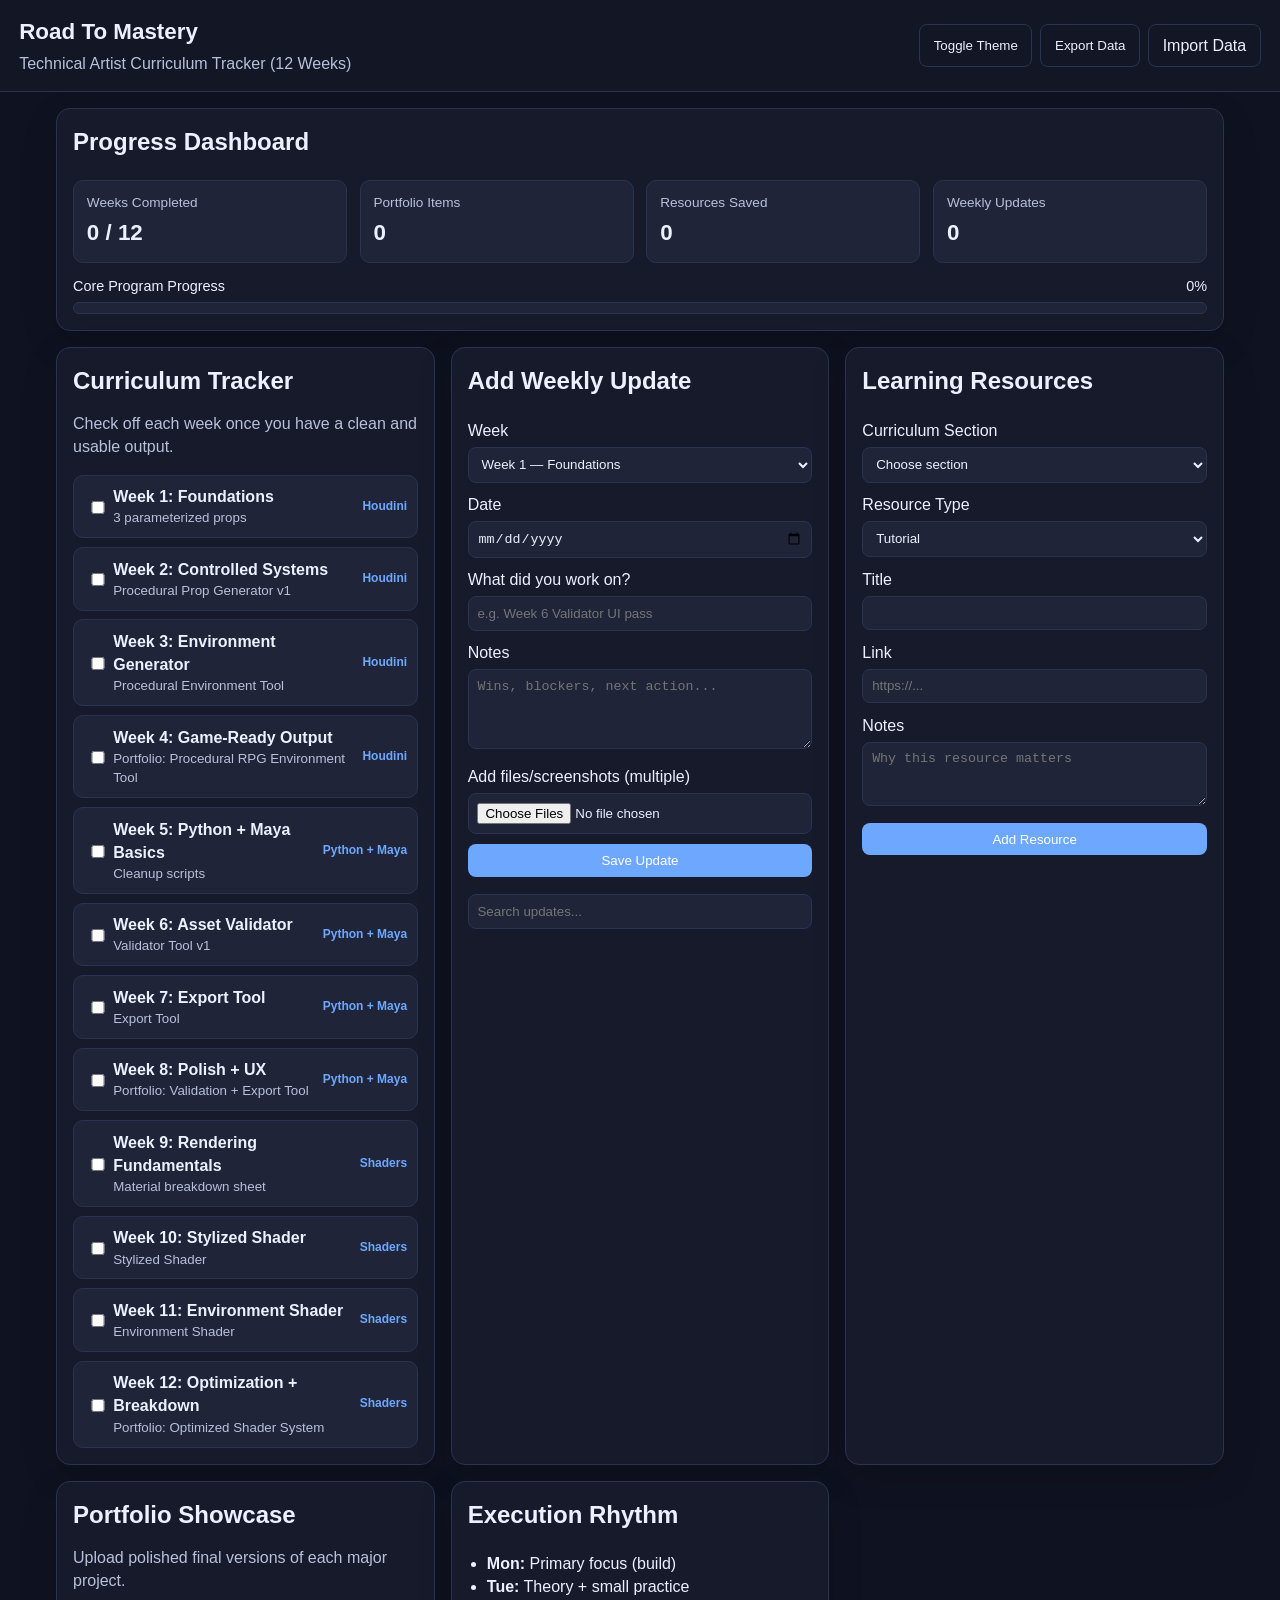
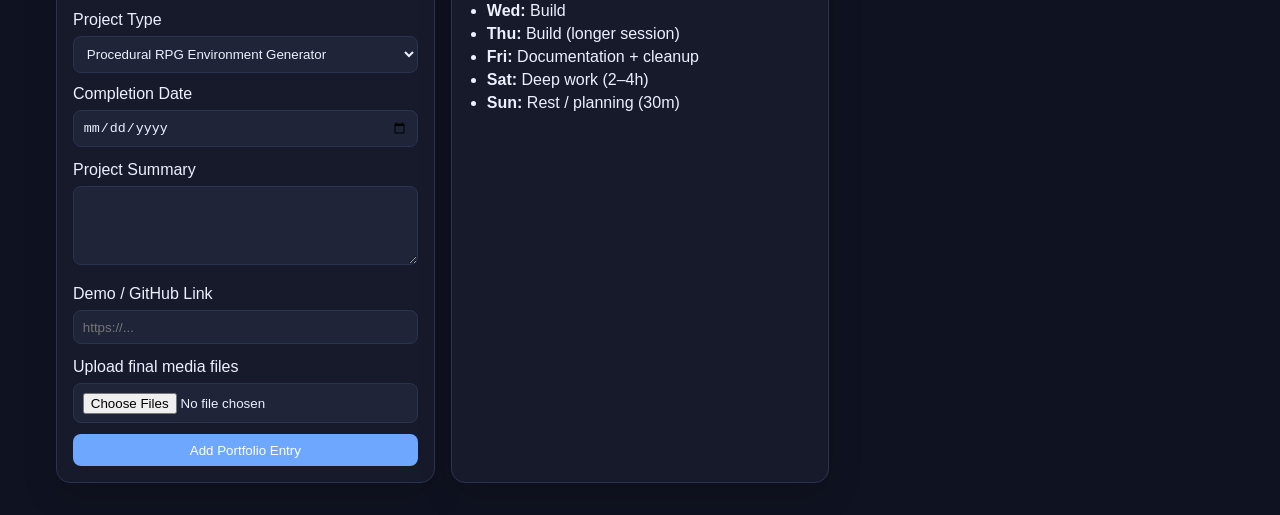
==== index.html @ 811a6695 "Add environment-friendly local serve script and run docs" ====
<!DOCTYPE html>
<html lang="en">
  <head>
    <meta charset="UTF-8" />
    <meta name="viewport" content="width=device-width, initial-scale=1.0" />
    <title>Road To Mastery</title>
    <link rel="stylesheet" href="styles.css" />
  </head>
  <body>
    <header class="topbar">
      <div>
        <h1>Road To Mastery</h1>
        <p class="subtitle">Technical Artist Curriculum Tracker (12 Weeks)</p>
      </div>
      <div class="topbar-actions">
        <button id="toggleThemeBtn" class="secondary">Toggle Theme</button>
        <button id="exportDataBtn" class="secondary">Export Data</button>
        <label class="file-btn secondary" for="importDataInput">Import Data</label>
        <input id="importDataInput" type="file" accept="application/json" hidden />
      </div>
    </header>

    <main class="layout">
      <section class="card dashboard">
        <h2>Progress Dashboard</h2>
        <div class="stats-grid">
          <article>
            <p class="label">Weeks Completed</p>
            <p id="weeksCompletedStat" class="value">0 / 12</p>
          </article>
          <article>
            <p class="label">Portfolio Items</p>
            <p id="portfolioCountStat" class="value">0</p>
          </article>
          <article>
            <p class="label">Resources Saved</p>
            <p id="resourceCountStat" class="value">0</p>
          </article>
          <article>
            <p class="label">Weekly Updates</p>
            <p id="updatesCountStat" class="value">0</p>
          </article>
        </div>
        <div class="progress-wrap">
          <div class="progress-label-row">
            <span>Core Program Progress</span>
            <span id="programProgressLabel">0%</span>
          </div>
          <div class="progress-bar">
            <div id="programProgressBar"></div>
          </div>
        </div>
      </section>

      <section class="card">
        <h2>Curriculum Tracker</h2>
        <p class="muted">Check off each week once you have a clean and usable output.</p>
        <div id="curriculumList" class="curriculum-list"></div>
      </section>

      <section class="card">
        <h2>Add Weekly Update</h2>
        <form id="weeklyUpdateForm" class="stack">
          <div class="grid-2">
            <label>
              Week
              <select id="updateWeek" required></select>
            </label>
            <label>
              Date
              <input id="updateDate" type="date" required />
            </label>
          </div>
          <label>
            What did you work on?
            <input id="updateTitle" type="text" placeholder="e.g. Week 6 Validator UI pass" required />
          </label>
          <label>
            Notes
            <textarea id="updateNotes" rows="4" placeholder="Wins, blockers, next action..." required></textarea>
          </label>
          <label>
            Add files/screenshots (multiple)
            <input id="updateFiles" type="file" multiple accept="image/*,.pdf,.txt,.md,.zip,.fbx,.hip,.ma,.mb,.blend" />
          </label>
          <button type="submit">Save Update</button>
        </form>
        <div class="toolbar-row">
          <input id="updateSearch" type="search" placeholder="Search updates..." />
        </div>
        <div id="updatesList" class="stack"></div>
      </section>

      <section class="card">
        <h2>Learning Resources</h2>
        <form id="resourceForm" class="stack">
          <div class="grid-2">
            <label>
              Curriculum Section
              <select id="resourceSection" required>
                <option value="">Choose section</option>
                <option>Phase 1 — Houdini (Weeks 1–4)</option>
                <option>Phase 2 — Python Tools (Weeks 5–8)</option>
                <option>Phase 3 — Shaders (Weeks 9–12)</option>
                <option>Portfolio Assembly</option>
                <option>Integrated Case Study (Optional)</option>
              </select>
            </label>
            <label>
              Resource Type
              <select id="resourceType" required>
                <option>Tutorial</option>
                <option>Documentation</option>
                <option>Course</option>
                <option>Video</option>
                <option>Article</option>
                <option>Reference File</option>
              </select>
            </label>
          </div>
          <label>
            Title
            <input id="resourceTitle" type="text" required />
          </label>
          <label>
            Link
            <input id="resourceLink" type="url" placeholder="https://..." />
          </label>
          <label>
            Notes
            <textarea id="resourceNotes" rows="3" placeholder="Why this resource matters"></textarea>
          </label>
          <button type="submit">Add Resource</button>
        </form>
        <div id="resourcesList" class="stack"></div>
      </section>

      <section class="card">
        <h2>Portfolio Showcase</h2>
        <p class="muted">Upload polished final versions of each major project.</p>
        <form id="portfolioForm" class="stack">
          <div class="grid-2">
            <label>
              Project Type
              <select id="portfolioType" required>
                <option>Procedural RPG Environment Generator</option>
                <option>Artist Asset Validation and Export Tool</option>
                <option>Optimized Stylized Material System</option>
                <option>Integrated Technical Art Case Study (Optional)</option>
              </select>
            </label>
            <label>
              Completion Date
              <input id="portfolioDate" type="date" required />
            </label>
          </div>
          <label>
            Project Summary
            <textarea id="portfolioSummary" rows="4" required></textarea>
          </label>
          <label>
            Demo / GitHub Link
            <input id="portfolioLink" type="url" placeholder="https://..." />
          </label>
          <label>
            Upload final media files
            <input id="portfolioFiles" type="file" multiple accept="image/*,.pdf,.zip,.mp4,.mov,.webm" />
          </label>
          <button type="submit">Add Portfolio Entry</button>
        </form>
        <div id="portfolioList" class="stack portfolio-grid"></div>
      </section>

      <section class="card">
        <h2>Execution Rhythm</h2>
        <ul class="rhythm-list">
          <li><strong>Mon:</strong> Primary focus (build)</li>
          <li><strong>Tue:</strong> Theory + small practice</li>
          <li><strong>Wed:</strong> Build</li>
          <li><strong>Thu:</strong> Build (longer session)</li>
          <li><strong>Fri:</strong> Documentation + cleanup</li>
          <li><strong>Sat:</strong> Deep work (2–4h)</li>
          <li><strong>Sun:</strong> Rest / planning (30m)</li>
        </ul>
      </section>
    </main>

    <template id="filePreviewTemplate">
      <div class="file-chip">
        <img alt="Preview" hidden />
        <span class="filename"></span>
      </div>
    </template>

    <script src="app.js"></script>
  </body>
</html>
---- styles.css ----
:root {
  --bg: #0f1220;
  --surface: #171a2b;
  --surface-2: #1f2438;
  --text: #ecf0ff;
  --muted: #b9c0dc;
  --accent: #6ea8fe;
  --good: #57d08a;
  --border: #2a3352;
}

:root.light {
  --bg: #f2f5ff;
  --surface: #ffffff;
  --surface-2: #f8faff;
  --text: #18213f;
  --muted: #4b5a88;
  --accent: #315ce5;
  --good: #0d9254;
  --border: #dbe3ff;
}

* { box-sizing: border-box; }
body {
  margin: 0;
  font-family: Inter, Segoe UI, Roboto, sans-serif;
  background: var(--bg);
  color: var(--text);
  line-height: 1.45;
}

.topbar {
  position: sticky;
  top: 0;
  z-index: 20;
  display: flex;
  justify-content: space-between;
  gap: 1rem;
  align-items: center;
  padding: 1rem 1.2rem;
  background: color-mix(in oklab, var(--surface) 92%, black);
  border-bottom: 1px solid var(--border);
}

h1 { margin: 0; font-size: 1.4rem; }
h2 { margin-top: 0; }
.subtitle { margin: 0.2rem 0 0; color: var(--muted); }

.layout {
  max-width: 1200px;
  margin: 1rem auto 2rem;
  padding: 0 1rem;
  display: grid;
  gap: 1rem;
  grid-template-columns: repeat(auto-fit, minmax(320px, 1fr));
}

.card {
  background: var(--surface);
  border: 1px solid var(--border);
  border-radius: 14px;
  padding: 1rem;
  box-shadow: 0 12px 35px rgb(0 0 0 / 15%);
}

.dashboard { grid-column: 1 / -1; }

.stats-grid {
  display: grid;
  grid-template-columns: repeat(auto-fit, minmax(180px, 1fr));
  gap: 0.8rem;
}

.stats-grid article {
  background: var(--surface-2);
  border: 1px solid var(--border);
  border-radius: 10px;
  padding: 0.8rem;
}

.label { margin: 0; font-size: 0.85rem; color: var(--muted); }
.value { margin: 0.25rem 0 0; font-size: 1.4rem; font-weight: 700; }

.progress-wrap { margin-top: 0.8rem; }
.progress-label-row {
  display: flex;
  justify-content: space-between;
  margin-bottom: 0.3rem;
  font-size: 0.9rem;
}
.progress-bar {
  height: 12px;
  background: var(--surface-2);
  border-radius: 999px;
  border: 1px solid var(--border);
  overflow: hidden;
}
.progress-bar div {
  height: 100%;
  width: 0;
  background: linear-gradient(90deg, var(--accent), var(--good));
}

button, .file-btn {
  background: var(--accent);
  color: white;
  border: none;
  border-radius: 8px;
  padding: 0.55rem 0.85rem;
  cursor: pointer;
}
button.secondary, .file-btn.secondary {
  background: transparent;
  color: var(--text);
  border: 1px solid var(--border);
}

input, textarea, select {
  width: 100%;
  margin-top: 0.3rem;
  padding: 0.55rem;
  border-radius: 8px;
  border: 1px solid var(--border);
  background: var(--surface-2);
  color: var(--text);
}

.stack { display: grid; gap: 0.65rem; }
.grid-2 {
  display: grid;
  grid-template-columns: repeat(auto-fit, minmax(180px, 1fr));
  gap: 0.6rem;
}

.muted { color: var(--muted); margin-top: -0.4rem; }

.curriculum-list {
  display: grid;
  gap: 0.55rem;
}
.curriculum-item {
  display: grid;
  grid-template-columns: auto 1fr auto;
  align-items: center;
  gap: 0.6rem;
  background: var(--surface-2);
  border: 1px solid var(--border);
  border-radius: 10px;
  padding: 0.6rem;
}
.curriculum-item small { color: var(--muted); display: block; }
.phase-tag {
  font-size: 0.75rem;
  color: var(--accent);
  font-weight: 700;
}

.update-card, .resource-card, .portfolio-card {
  background: var(--surface-2);
  border: 1px solid var(--border);
  border-radius: 10px;
  padding: 0.75rem;
}

.file-row {
  display: flex;
  flex-wrap: wrap;
  gap: 0.5rem;
}
.file-chip {
  display: inline-flex;
  align-items: center;
  gap: 0.4rem;
  border: 1px solid var(--border);
  border-radius: 8px;
  padding: 0.25rem 0.45rem;
}
.file-chip img {
  width: 44px;
  height: 44px;
  object-fit: cover;
  border-radius: 5px;
  border: 1px solid var(--border);
}

.toolbar-row { margin: 0.8rem 0; }

.portfolio-grid { grid-template-columns: repeat(auto-fit, minmax(250px, 1fr)); }
.portfolio-card img {
  width: 100%;
  max-height: 180px;
  object-fit: cover;
  border-radius: 8px;
  border: 1px solid var(--border);
}

.row-between { display: flex; justify-content: space-between; gap: 0.5rem; align-items: center; }
.small { font-size: 0.85rem; color: var(--muted); }
.topbar-actions { display: flex; flex-wrap: wrap; gap: 0.5rem; }
.rhythm-list { margin: 0; padding-left: 1.2rem; }

@media (max-width: 720px) {
  .topbar { position: static; }
}
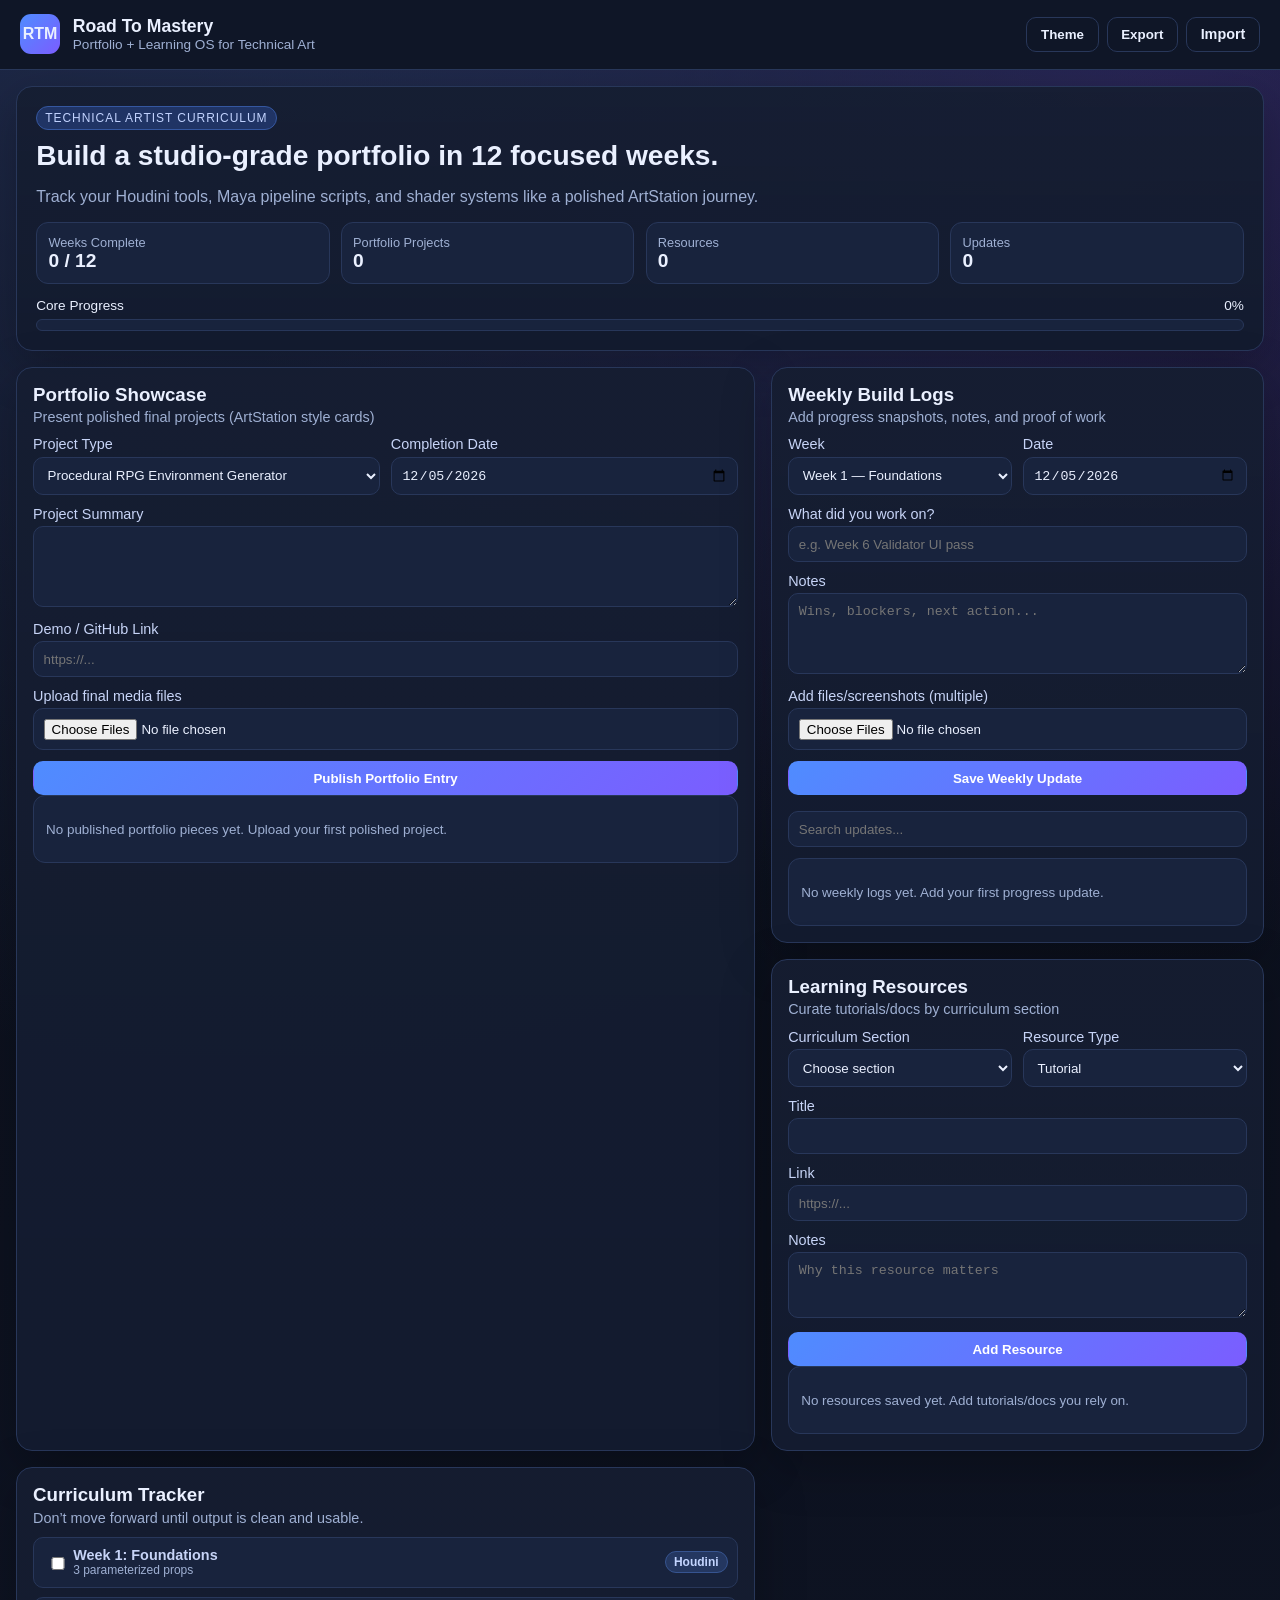
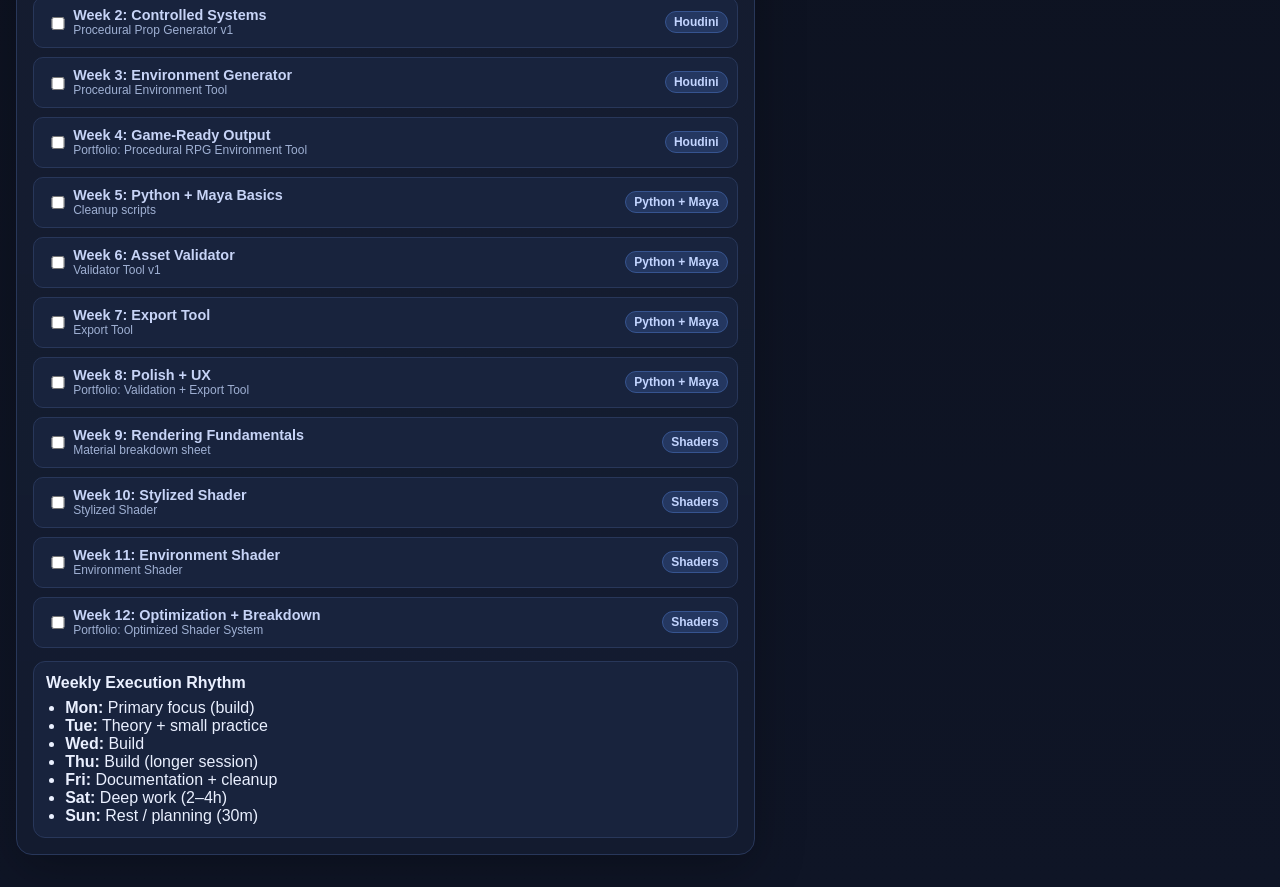
==== commit 9297cc81: "Redesign UI to portfolio-style ArtStation-inspired layout" ====
--- a/index.html
+++ b/index.html
@@ -8,180 +8,144 @@
   </head>
   <body>
     <header class="topbar">
-      <div>
-        <h1>Road To Mastery</h1>
-        <p class="subtitle">Technical Artist Curriculum Tracker (12 Weeks)</p>
+      <div class="brand">
+        <span class="brand-mark">RTM</span>
+        <div>
+          <h1>Road To Mastery</h1>
+          <p>Portfolio + Learning OS for Technical Art</p>
+        </div>
       </div>
       <div class="topbar-actions">
-        <button id="toggleThemeBtn" class="secondary">Toggle Theme</button>
-        <button id="exportDataBtn" class="secondary">Export Data</button>
-        <label class="file-btn secondary" for="importDataInput">Import Data</label>
+        <button id="toggleThemeBtn" class="secondary">Theme</button>
+        <button id="exportDataBtn" class="secondary">Export</button>
+        <label class="file-btn secondary" for="importDataInput">Import</label>
         <input id="importDataInput" type="file" accept="application/json" hidden />
       </div>
     </header>
 
-    <main class="layout">
-      <section class="card dashboard">
-        <h2>Progress Dashboard</h2>
-        <div class="stats-grid">
+    <main class="page">
+      <section class="hero card">
+        <div>
+          <p class="eyebrow">Technical Artist Curriculum</p>
+          <h2>Build a studio-grade portfolio in 12 focused weeks.</h2>
+          <p class="muted">Track your Houdini tools, Maya pipeline scripts, and shader systems like a polished ArtStation journey.</p>
+        </div>
+        <div class="hero-stats">
           <article>
-            <p class="label">Weeks Completed</p>
-            <p id="weeksCompletedStat" class="value">0 / 12</p>
+            <span>Weeks Complete</span>
+            <strong id="weeksCompletedStat">0 / 12</strong>
           </article>
           <article>
-            <p class="label">Portfolio Items</p>
-            <p id="portfolioCountStat" class="value">0</p>
+            <span>Portfolio Projects</span>
+            <strong id="portfolioCountStat">0</strong>
           </article>
           <article>
-            <p class="label">Resources Saved</p>
-            <p id="resourceCountStat" class="value">0</p>
+            <span>Resources</span>
+            <strong id="resourceCountStat">0</strong>
           </article>
           <article>
-            <p class="label">Weekly Updates</p>
-            <p id="updatesCountStat" class="value">0</p>
+            <span>Updates</span>
+            <strong id="updatesCountStat">0</strong>
           </article>
         </div>
         <div class="progress-wrap">
           <div class="progress-label-row">
-            <span>Core Program Progress</span>
+            <span>Core Progress</span>
             <span id="programProgressLabel">0%</span>
           </div>
-          <div class="progress-bar">
-            <div id="programProgressBar"></div>
-          </div>
+          <div class="progress-bar"><div id="programProgressBar"></div></div>
         </div>
       </section>
 
-      <section class="card">
-        <h2>Curriculum Tracker</h2>
-        <p class="muted">Check off each week once you have a clean and usable output.</p>
-        <div id="curriculumList" class="curriculum-list"></div>
-      </section>
+      <section class="workspace-grid">
+        <section class="card panel panel-lg">
+          <div class="panel-head">
+            <h3>Portfolio Showcase</h3>
+            <p>Present polished final projects (ArtStation style cards)</p>
+          </div>
+          <form id="portfolioForm" class="stack">
+            <div class="grid-2">
+              <label>Project Type<select id="portfolioType" required>
+                <option>Procedural RPG Environment Generator</option>
+                <option>Artist Asset Validation and Export Tool</option>
+                <option>Optimized Stylized Material System</option>
+                <option>Integrated Technical Art Case Study (Optional)</option>
+              </select></label>
+              <label>Completion Date<input id="portfolioDate" type="date" required /></label>
+            </div>
+            <label>Project Summary<textarea id="portfolioSummary" rows="4" required></textarea></label>
+            <label>Demo / GitHub Link<input id="portfolioLink" type="url" placeholder="https://..." /></label>
+            <label>Upload final media files<input id="portfolioFiles" type="file" multiple accept="image/*,.pdf,.zip,.mp4,.mov,.webm" /></label>
+            <button type="submit">Publish Portfolio Entry</button>
+          </form>
+          <div id="portfolioList" class="stack portfolio-grid"></div>
+        </section>
 
-      <section class="card">
-        <h2>Add Weekly Update</h2>
-        <form id="weeklyUpdateForm" class="stack">
-          <div class="grid-2">
-            <label>
-              Week
-              <select id="updateWeek" required></select>
-            </label>
-            <label>
-              Date
-              <input id="updateDate" type="date" required />
-            </label>
+        <section class="card panel">
+          <div class="panel-head">
+            <h3>Weekly Build Logs</h3>
+            <p>Add progress snapshots, notes, and proof of work</p>
           </div>
-          <label>
-            What did you work on?
-            <input id="updateTitle" type="text" placeholder="e.g. Week 6 Validator UI pass" required />
-          </label>
-          <label>
-            Notes
-            <textarea id="updateNotes" rows="4" placeholder="Wins, blockers, next action..." required></textarea>
-          </label>
-          <label>
-            Add files/screenshots (multiple)
-            <input id="updateFiles" type="file" multiple accept="image/*,.pdf,.txt,.md,.zip,.fbx,.hip,.ma,.mb,.blend" />
-          </label>
-          <button type="submit">Save Update</button>
-        </form>
-        <div class="toolbar-row">
-          <input id="updateSearch" type="search" placeholder="Search updates..." />
-        </div>
-        <div id="updatesList" class="stack"></div>
-      </section>
+          <form id="weeklyUpdateForm" class="stack">
+            <div class="grid-2">
+              <label>Week<select id="updateWeek" required></select></label>
+              <label>Date<input id="updateDate" type="date" required /></label>
+            </div>
+            <label>What did you work on?<input id="updateTitle" type="text" placeholder="e.g. Week 6 Validator UI pass" required /></label>
+            <label>Notes<textarea id="updateNotes" rows="4" placeholder="Wins, blockers, next action..." required></textarea></label>
+            <label>Add files/screenshots (multiple)<input id="updateFiles" type="file" multiple accept="image/*,.pdf,.txt,.md,.zip,.fbx,.hip,.ma,.mb,.blend" /></label>
+            <button type="submit">Save Weekly Update</button>
+          </form>
+          <div class="toolbar-row"><input id="updateSearch" type="search" placeholder="Search updates..." /></div>
+          <div id="updatesList" class="stack"></div>
+        </section>
 
-      <section class="card">
-        <h2>Learning Resources</h2>
-        <form id="resourceForm" class="stack">
-          <div class="grid-2">
-            <label>
-              Curriculum Section
-              <select id="resourceSection" required>
+        <section class="card panel">
+          <div class="panel-head">
+            <h3>Learning Resources</h3>
+            <p>Curate tutorials/docs by curriculum section</p>
+          </div>
+          <form id="resourceForm" class="stack">
+            <div class="grid-2">
+              <label>Curriculum Section<select id="resourceSection" required>
                 <option value="">Choose section</option>
                 <option>Phase 1 — Houdini (Weeks 1–4)</option>
                 <option>Phase 2 — Python Tools (Weeks 5–8)</option>
                 <option>Phase 3 — Shaders (Weeks 9–12)</option>
                 <option>Portfolio Assembly</option>
                 <option>Integrated Case Study (Optional)</option>
-              </select>
-            </label>
-            <label>
-              Resource Type
-              <select id="resourceType" required>
-                <option>Tutorial</option>
-                <option>Documentation</option>
-                <option>Course</option>
-                <option>Video</option>
-                <option>Article</option>
-                <option>Reference File</option>
-              </select>
-            </label>
+              </select></label>
+              <label>Resource Type<select id="resourceType" required>
+                <option>Tutorial</option><option>Documentation</option><option>Course</option><option>Video</option><option>Article</option><option>Reference File</option>
+              </select></label>
+            </div>
+            <label>Title<input id="resourceTitle" type="text" required /></label>
+            <label>Link<input id="resourceLink" type="url" placeholder="https://..." /></label>
+            <label>Notes<textarea id="resourceNotes" rows="3" placeholder="Why this resource matters"></textarea></label>
+            <button type="submit">Add Resource</button>
+          </form>
+          <div id="resourcesList" class="stack"></div>
+        </section>
+
+        <section class="card panel">
+          <div class="panel-head">
+            <h3>Curriculum Tracker</h3>
+            <p>Don’t move forward until output is clean and usable.</p>
           </div>
-          <label>
-            Title
-            <input id="resourceTitle" type="text" required />
-          </label>
-          <label>
-            Link
-            <input id="resourceLink" type="url" placeholder="https://..." />
-          </label>
-          <label>
-            Notes
-            <textarea id="resourceNotes" rows="3" placeholder="Why this resource matters"></textarea>
-          </label>
-          <button type="submit">Add Resource</button>
-        </form>
-        <div id="resourcesList" class="stack"></div>
-      </section>
-
-      <section class="card">
-        <h2>Portfolio Showcase</h2>
-        <p class="muted">Upload polished final versions of each major project.</p>
-        <form id="portfolioForm" class="stack">
-          <div class="grid-2">
-            <label>
-              Project Type
-              <select id="portfolioType" required>
-                <option>Procedural RPG Environment Generator</option>
-                <option>Artist Asset Validation and Export Tool</option>
-                <option>Optimized Stylized Material System</option>
-                <option>Integrated Technical Art Case Study (Optional)</option>
-              </select>
-            </label>
-            <label>
-              Completion Date
-              <input id="portfolioDate" type="date" required />
-            </label>
+          <div id="curriculumList" class="curriculum-list"></div>
+          <div class="execution card-lite">
+            <h4>Weekly Execution Rhythm</h4>
+            <ul class="rhythm-list">
+              <li><strong>Mon:</strong> Primary focus (build)</li>
+              <li><strong>Tue:</strong> Theory + small practice</li>
+              <li><strong>Wed:</strong> Build</li>
+              <li><strong>Thu:</strong> Build (longer session)</li>
+              <li><strong>Fri:</strong> Documentation + cleanup</li>
+              <li><strong>Sat:</strong> Deep work (2–4h)</li>
+              <li><strong>Sun:</strong> Rest / planning (30m)</li>
+            </ul>
           </div>
-          <label>
-            Project Summary
-            <textarea id="portfolioSummary" rows="4" required></textarea>
-          </label>
-          <label>
-            Demo / GitHub Link
-            <input id="portfolioLink" type="url" placeholder="https://..." />
-          </label>
-          <label>
-            Upload final media files
-            <input id="portfolioFiles" type="file" multiple accept="image/*,.pdf,.zip,.mp4,.mov,.webm" />
-          </label>
-          <button type="submit">Add Portfolio Entry</button>
-        </form>
-        <div id="portfolioList" class="stack portfolio-grid"></div>
-      </section>
-
-      <section class="card">
-        <h2>Execution Rhythm</h2>
-        <ul class="rhythm-list">
-          <li><strong>Mon:</strong> Primary focus (build)</li>
-          <li><strong>Tue:</strong> Theory + small practice</li>
-          <li><strong>Wed:</strong> Build</li>
-          <li><strong>Thu:</strong> Build (longer session)</li>
-          <li><strong>Fri:</strong> Documentation + cleanup</li>
-          <li><strong>Sat:</strong> Deep work (2–4h)</li>
-          <li><strong>Sun:</strong> Rest / planning (30m)</li>
-        </ul>
+        </section>
       </section>
     </main>
 
--- a/styles.css
+++ b/styles.css
@@ -1,204 +1,230 @@
 :root {
-  --bg: #0f1220;
-  --surface: #171a2b;
-  --surface-2: #1f2438;
-  --text: #ecf0ff;
-  --muted: #b9c0dc;
-  --accent: #6ea8fe;
-  --good: #57d08a;
-  --border: #2a3352;
+  --bg: #0b0f1a;
+  --bg-2: #0f1526;
+  --surface: #131b2f;
+  --surface-2: #18233d;
+  --text: #eaf0ff;
+  --muted: #9fb0d3;
+  --border: #28375a;
+  --accent: #4f8cff;
+  --accent-2: #7b5dff;
 }
 
 :root.light {
-  --bg: #f2f5ff;
+  --bg: #eff3ff;
+  --bg-2: #e7ecff;
   --surface: #ffffff;
-  --surface-2: #f8faff;
-  --text: #18213f;
-  --muted: #4b5a88;
-  --accent: #315ce5;
-  --good: #0d9254;
-  --border: #dbe3ff;
+  --surface-2: #f7f9ff;
+  --text: #101b3b;
+  --muted: #52608c;
+  --border: #d9e2ff;
+  --accent: #345de5;
+  --accent-2: #7246ee;
 }
 
 * { box-sizing: border-box; }
 body {
   margin: 0;
   font-family: Inter, Segoe UI, Roboto, sans-serif;
-  background: var(--bg);
   color: var(--text);
-  line-height: 1.45;
+  background: radial-gradient(circle at 20% -10%, #243157 0%, transparent 45%),
+              radial-gradient(circle at 90% 0%, #2b2257 0%, transparent 35%),
+              linear-gradient(180deg, var(--bg), var(--bg-2));
 }
 
 .topbar {
   position: sticky;
   top: 0;
-  z-index: 20;
+  z-index: 50;
   display: flex;
   justify-content: space-between;
+  align-items: center;
   gap: 1rem;
-  align-items: center;
-  padding: 1rem 1.2rem;
-  background: color-mix(in oklab, var(--surface) 92%, black);
+  padding: 0.9rem 1.25rem;
+  background: color-mix(in oklab, var(--surface) 90%, black);
   border-bottom: 1px solid var(--border);
-}
-
-h1 { margin: 0; font-size: 1.4rem; }
-h2 { margin-top: 0; }
-.subtitle { margin: 0.2rem 0 0; color: var(--muted); }
-
-.layout {
-  max-width: 1200px;
-  margin: 1rem auto 2rem;
-  padding: 0 1rem;
-  display: grid;
-  gap: 1rem;
-  grid-template-columns: repeat(auto-fit, minmax(320px, 1fr));
-}
-
+  backdrop-filter: blur(10px);
+}
+
+.brand { display: flex; align-items: center; gap: 0.8rem; }
+.brand h1 { margin: 0; font-size: 1.1rem; }
+.brand p { margin: 0; color: var(--muted); font-size: 0.85rem; }
+.brand-mark {
+  display: grid;
+  place-items: center;
+  width: 40px;
+  height: 40px;
+  border-radius: 11px;
+  font-weight: 700;
+  background: linear-gradient(135deg, var(--accent), var(--accent-2));
+}
+
+.page { max-width: 1320px; margin: 1rem auto 2rem; padding: 0 1rem; }
 .card {
-  background: var(--surface);
-  border: 1px solid var(--border);
-  border-radius: 14px;
-  padding: 1rem;
-  box-shadow: 0 12px 35px rgb(0 0 0 / 15%);
-}
-
-.dashboard { grid-column: 1 / -1; }
-
-.stats-grid {
-  display: grid;
-  grid-template-columns: repeat(auto-fit, minmax(180px, 1fr));
-  gap: 0.8rem;
-}
-
-.stats-grid article {
-  background: var(--surface-2);
-  border: 1px solid var(--border);
-  border-radius: 10px;
-  padding: 0.8rem;
-}
-
-.label { margin: 0; font-size: 0.85rem; color: var(--muted); }
-.value { margin: 0.25rem 0 0; font-size: 1.4rem; font-weight: 700; }
-
-.progress-wrap { margin-top: 0.8rem; }
+  background: linear-gradient(180deg, color-mix(in oklab, var(--surface) 92%, white 1%), var(--surface));
+  border: 1px solid var(--border);
+  border-radius: 16px;
+  box-shadow: 0 14px 50px rgb(0 0 0 / 25%);
+}
+
+.hero { padding: 1.2rem; margin-bottom: 1rem; }
+.eyebrow {
+  display: inline-block;
+  margin: 0;
+  font-size: 0.75rem;
+  letter-spacing: 0.08em;
+  text-transform: uppercase;
+  color: #c2d3ff;
+  background: #203465;
+  border: 1px solid #3557a0;
+  padding: 0.25rem 0.5rem;
+  border-radius: 999px;
+}
+.hero h2 { margin: 0.65rem 0 0.35rem; font-size: clamp(1.4rem, 2.2vw, 2rem); }
+.muted { color: var(--muted); }
+
+.hero-stats {
+  margin-top: 1rem;
+  display: grid;
+  grid-template-columns: repeat(auto-fit, minmax(140px, 1fr));
+  gap: 0.7rem;
+}
+.hero-stats article {
+  background: var(--surface-2);
+  border: 1px solid var(--border);
+  border-radius: 12px;
+  padding: 0.7rem;
+}
+.hero-stats span { display: block; font-size: 0.8rem; color: var(--muted); }
+.hero-stats strong { font-size: 1.2rem; }
+
+.progress-wrap { margin-top: 0.9rem; }
 .progress-label-row {
   display: flex;
   justify-content: space-between;
-  margin-bottom: 0.3rem;
-  font-size: 0.9rem;
+  font-size: 0.85rem;
+  margin-bottom: 0.35rem;
 }
 .progress-bar {
   height: 12px;
+  border: 1px solid var(--border);
   background: var(--surface-2);
   border-radius: 999px;
-  border: 1px solid var(--border);
   overflow: hidden;
 }
 .progress-bar div {
+  width: 0;
   height: 100%;
-  width: 0;
-  background: linear-gradient(90deg, var(--accent), var(--good));
+  background: linear-gradient(90deg, var(--accent), var(--accent-2));
+}
+
+.workspace-grid {
+  display: grid;
+  gap: 1rem;
+  grid-template-columns: 1.2fr 0.8fr;
+}
+.panel { padding: 1rem; }
+.panel-lg { grid-row: span 2; }
+.panel-head h3 { margin: 0; }
+.panel-head p { margin: 0.2rem 0 0.7rem; color: var(--muted); font-size: 0.9rem; }
+
+.stack { display: grid; gap: 0.65rem; }
+.grid-2 { display: grid; gap: 0.65rem; grid-template-columns: repeat(auto-fit, minmax(180px, 1fr)); }
+
+label { font-size: 0.9rem; color: #c7d4f7; }
+input, textarea, select {
+  width: 100%;
+  margin-top: 0.28rem;
+  border: 1px solid var(--border);
+  border-radius: 10px;
+  background: var(--surface-2);
+  color: var(--text);
+  padding: 0.6rem;
 }
 
 button, .file-btn {
-  background: var(--accent);
-  color: white;
-  border: none;
-  border-radius: 8px;
+  border: 1px solid transparent;
+  border-radius: 10px;
   padding: 0.55rem 0.85rem;
   cursor: pointer;
+  background: linear-gradient(135deg, var(--accent), var(--accent-2));
+  color: white;
+  font-weight: 600;
 }
 button.secondary, .file-btn.secondary {
   background: transparent;
+  border-color: var(--border);
   color: var(--text);
-  border: 1px solid var(--border);
-}
-
-input, textarea, select {
-  width: 100%;
-  margin-top: 0.3rem;
-  padding: 0.55rem;
-  border-radius: 8px;
-  border: 1px solid var(--border);
-  background: var(--surface-2);
-  color: var(--text);
-}
-
-.stack { display: grid; gap: 0.65rem; }
-.grid-2 {
-  display: grid;
-  grid-template-columns: repeat(auto-fit, minmax(180px, 1fr));
+}
+.topbar-actions { display: flex; gap: 0.5rem; flex-wrap: wrap; }
+
+.curriculum-list { display: grid; gap: 0.55rem; }
+.curriculum-item {
+  display: grid;
+  grid-template-columns: auto 1fr auto;
   gap: 0.6rem;
-}
-
-.muted { color: var(--muted); margin-top: -0.4rem; }
-
-.curriculum-list {
-  display: grid;
-  gap: 0.55rem;
-}
-.curriculum-item {
-  display: grid;
-  grid-template-columns: auto 1fr auto;
   align-items: center;
-  gap: 0.6rem;
-  background: var(--surface-2);
   border: 1px solid var(--border);
   border-radius: 10px;
   padding: 0.6rem;
-}
-.curriculum-item small { color: var(--muted); display: block; }
+  background: var(--surface-2);
+}
+.curriculum-item small { display: block; color: var(--muted); }
 .phase-tag {
   font-size: 0.75rem;
-  color: var(--accent);
   font-weight: 700;
-}
-
-.update-card, .resource-card, .portfolio-card {
-  background: var(--surface-2);
-  border: 1px solid var(--border);
-  border-radius: 10px;
+  color: #c3d5ff;
+  background: #243760;
+  border: 1px solid #365490;
+  border-radius: 999px;
+  padding: 0.2rem 0.5rem;
+}
+
+.update-card, .resource-card, .portfolio-card, .card-lite {
+  background: var(--surface-2);
+  border: 1px solid var(--border);
+  border-radius: 12px;
   padding: 0.75rem;
 }
-
-.file-row {
-  display: flex;
-  flex-wrap: wrap;
-  gap: 0.5rem;
-}
+.row-between { display: flex; justify-content: space-between; gap: 0.5rem; align-items: center; }
+.small { color: var(--muted); font-size: 0.84rem; }
+.toolbar-row { margin: 0.7rem 0; }
+
+.portfolio-grid { display: grid; grid-template-columns: repeat(auto-fit, minmax(250px, 1fr)); gap: 0.7rem; }
+.portfolio-card img {
+  width: 100%;
+  max-height: 185px;
+  object-fit: cover;
+  border-radius: 9px;
+  border: 1px solid var(--border);
+}
+
+.file-row { display: flex; flex-wrap: wrap; gap: 0.45rem; }
 .file-chip {
   display: inline-flex;
   align-items: center;
-  gap: 0.4rem;
+  gap: 0.35rem;
   border: 1px solid var(--border);
   border-radius: 8px;
-  padding: 0.25rem 0.45rem;
+  padding: 0.25rem 0.4rem;
 }
 .file-chip img {
-  width: 44px;
-  height: 44px;
+  width: 38px;
+  height: 38px;
   object-fit: cover;
-  border-radius: 5px;
-  border: 1px solid var(--border);
-}
-
-.toolbar-row { margin: 0.8rem 0; }
-
-.portfolio-grid { grid-template-columns: repeat(auto-fit, minmax(250px, 1fr)); }
-.portfolio-card img {
-  width: 100%;
-  max-height: 180px;
-  object-fit: cover;
-  border-radius: 8px;
-  border: 1px solid var(--border);
-}
-
-.row-between { display: flex; justify-content: space-between; gap: 0.5rem; align-items: center; }
-.small { font-size: 0.85rem; color: var(--muted); }
-.topbar-actions { display: flex; flex-wrap: wrap; gap: 0.5rem; }
+  border-radius: 6px;
+  border: 1px solid var(--border);
+}
+
+.execution { margin-top: 0.8rem; }
+.execution h4 { margin: 0 0 0.45rem; }
 .rhythm-list { margin: 0; padding-left: 1.2rem; }
 
-@media (max-width: 720px) {
+@media (max-width: 1050px) {
+  .workspace-grid { grid-template-columns: 1fr; }
+  .panel-lg { grid-row: auto; }
+}
+
+@media (max-width: 740px) {
   .topbar { position: static; }
 }
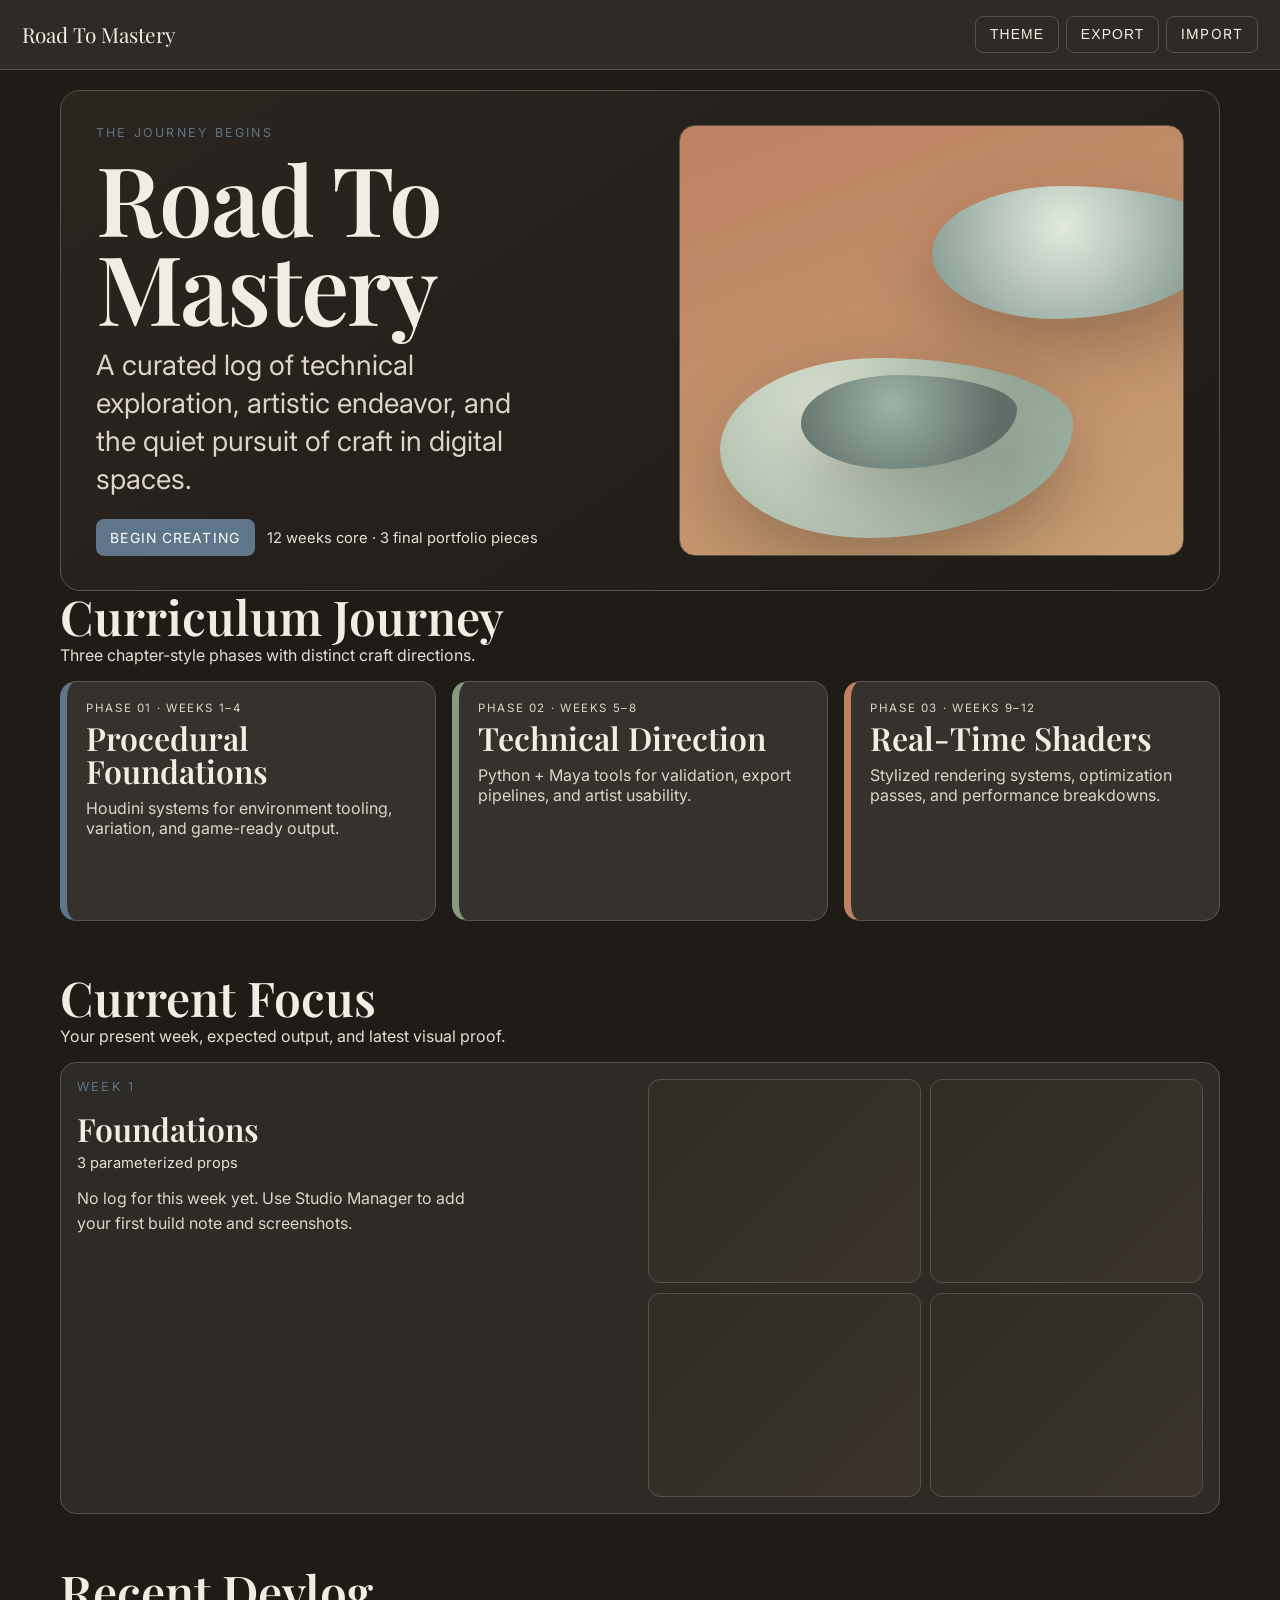
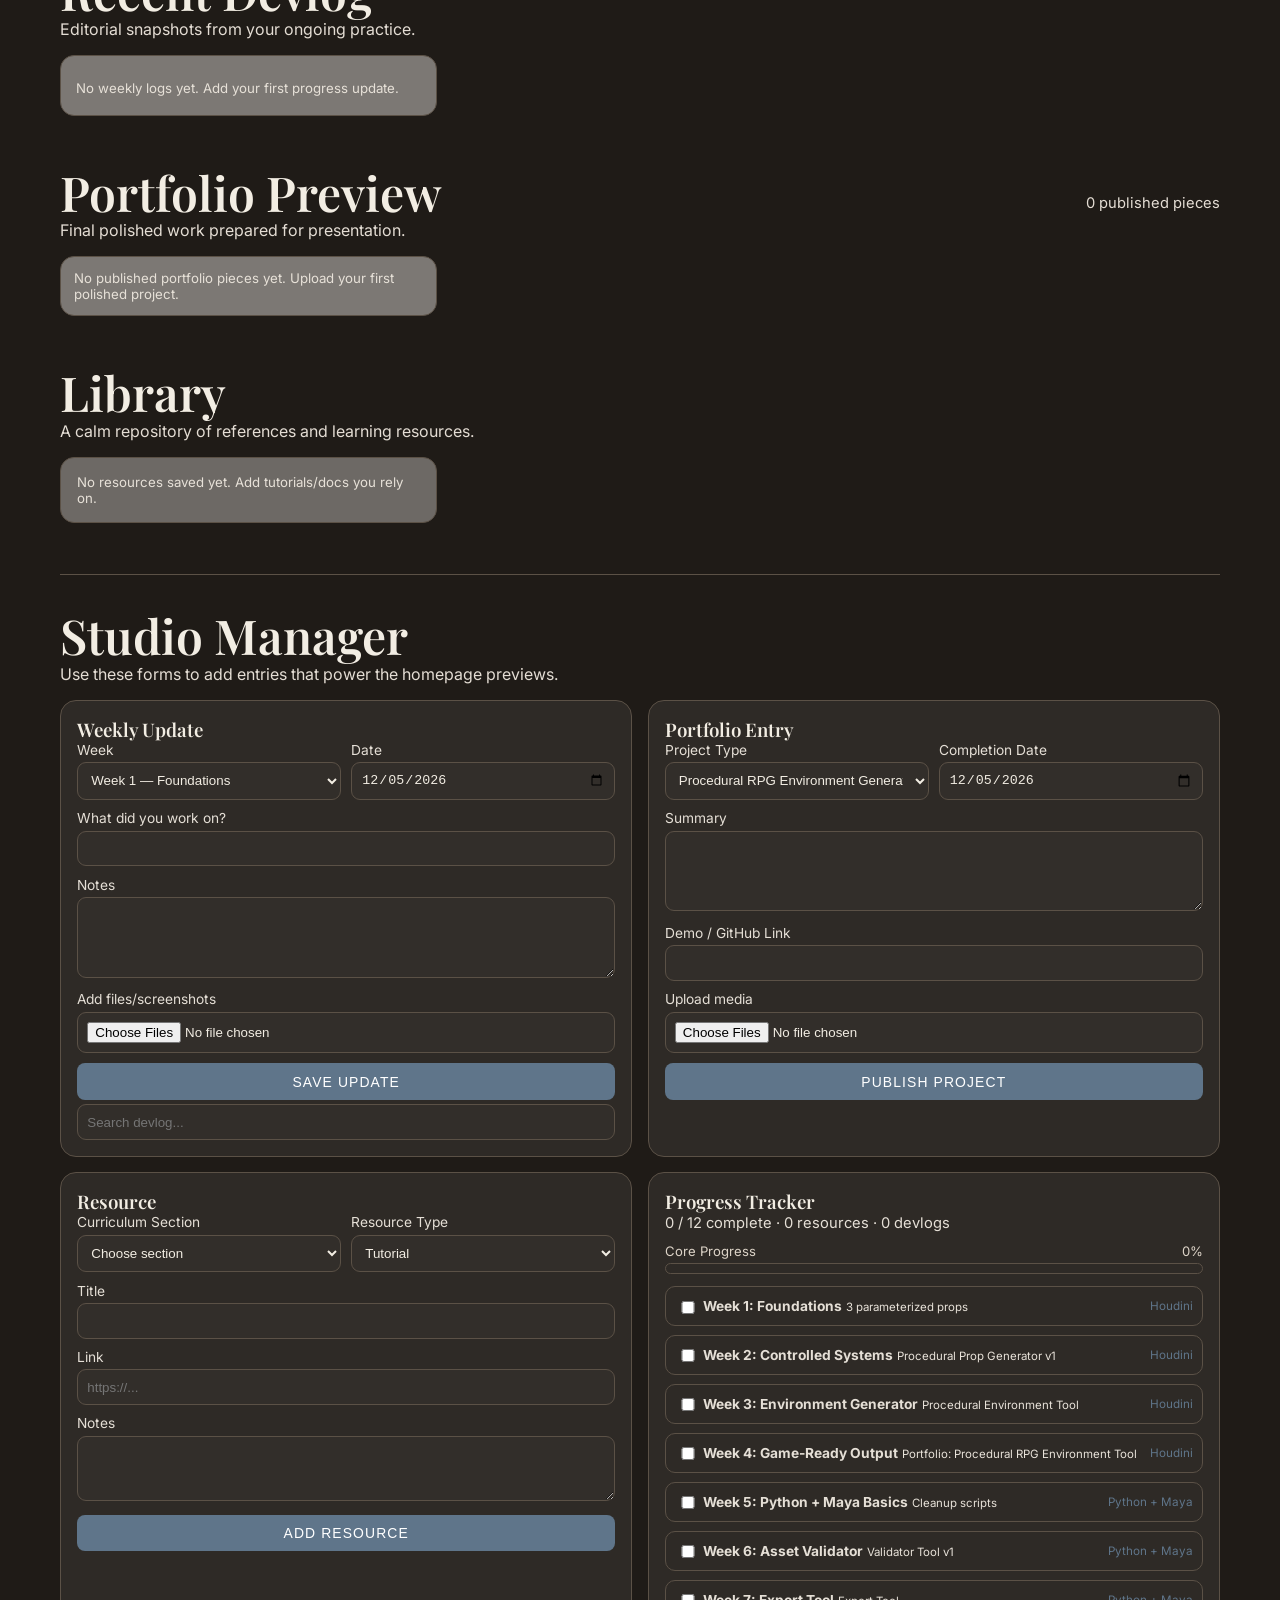
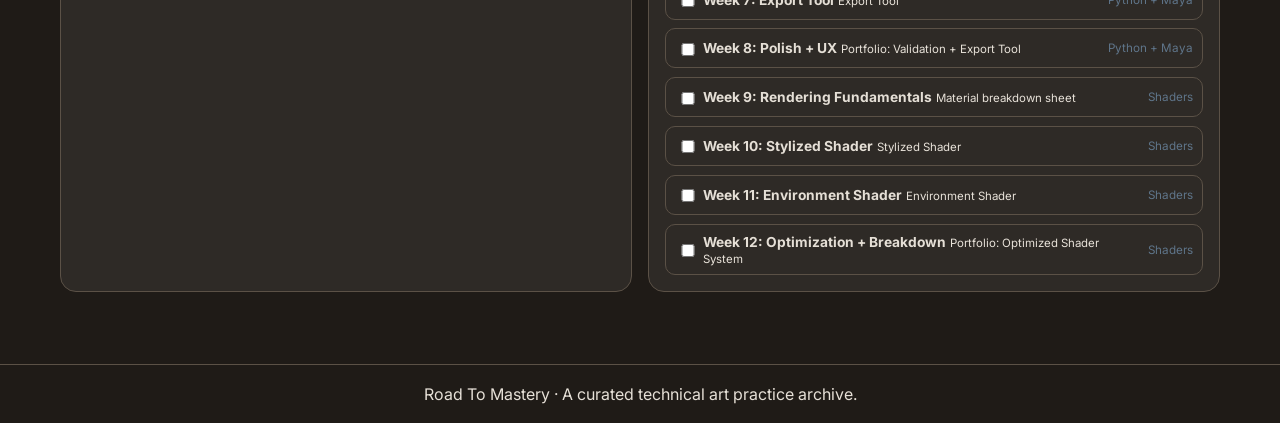
==== commit 159cfae4: "Apply warm editorial redesign with chaptered homepage" ====
--- a/index.html
+++ b/index.html
@@ -4,17 +4,14 @@
     <meta charset="UTF-8" />
     <meta name="viewport" content="width=device-width, initial-scale=1.0" />
     <title>Road To Mastery</title>
+    <link rel="preconnect" href="https://fonts.googleapis.com" />
+    <link rel="preconnect" href="https://fonts.gstatic.com" crossorigin />
+    <link href="https://fonts.googleapis.com/css2?family=Inter:wght@400;500;600&family=Playfair+Display:wght@500;600;700&display=swap" rel="stylesheet" />
     <link rel="stylesheet" href="styles.css" />
   </head>
   <body>
     <header class="topbar">
-      <div class="brand">
-        <span class="brand-mark">RTM</span>
-        <div>
-          <h1>Road To Mastery</h1>
-          <p>Portfolio + Learning OS for Technical Art</p>
-        </div>
-      </div>
+      <div class="wordmark">Road To Mastery</div>
       <div class="topbar-actions">
         <button id="toggleThemeBtn" class="secondary">Theme</button>
         <button id="exportDataBtn" class="secondary">Export</button>
@@ -23,131 +20,169 @@
       </div>
     </header>
 
-    <main class="page">
-      <section class="hero card">
-        <div>
-          <p class="eyebrow">Technical Artist Curriculum</p>
-          <h2>Build a studio-grade portfolio in 12 focused weeks.</h2>
-          <p class="muted">Track your Houdini tools, Maya pipeline scripts, and shader systems like a polished ArtStation journey.</p>
+    <main>
+      <section class="hero">
+        <div class="hero-copy">
+          <p class="eyebrow">The journey begins</p>
+          <h1>Road To Mastery</h1>
+          <p class="lede">A curated log of technical exploration, artistic endeavor, and the quiet pursuit of craft in digital spaces.</p>
+          <div class="hero-cta-row">
+            <a href="#studioManager" class="btn">Begin Creating</a>
+            <p class="meta">12 weeks core · 3 final portfolio pieces</p>
+          </div>
         </div>
-        <div class="hero-stats">
-          <article>
-            <span>Weeks Complete</span>
-            <strong id="weeksCompletedStat">0 / 12</strong>
-          </article>
-          <article>
-            <span>Portfolio Projects</span>
-            <strong id="portfolioCountStat">0</strong>
-          </article>
-          <article>
-            <span>Resources</span>
-            <strong id="resourceCountStat">0</strong>
-          </article>
-          <article>
-            <span>Updates</span>
-            <strong id="updatesCountStat">0</strong>
-          </article>
-        </div>
-        <div class="progress-wrap">
-          <div class="progress-label-row">
-            <span>Core Progress</span>
-            <span id="programProgressLabel">0%</span>
-          </div>
-          <div class="progress-bar"><div id="programProgressBar"></div></div>
+        <div class="hero-visual" aria-hidden="true">
+          <div class="shape one"></div>
+          <div class="shape two"></div>
+          <div class="shape three"></div>
         </div>
       </section>
 
-      <section class="workspace-grid">
-        <section class="card panel panel-lg">
-          <div class="panel-head">
-            <h3>Portfolio Showcase</h3>
-            <p>Present polished final projects (ArtStation style cards)</p>
+      <section class="section">
+        <div class="section-head">
+          <h2>Curriculum Journey</h2>
+          <p>Three chapter-style phases with distinct craft directions.</p>
+        </div>
+        <div class="chapter-grid">
+          <article class="chapter houdini">
+            <p class="chapter-kicker">Phase 01 · Weeks 1–4</p>
+            <h3>Procedural Foundations</h3>
+            <p>Houdini systems for environment tooling, variation, and game-ready output.</p>
+          </article>
+          <article class="chapter python">
+            <p class="chapter-kicker">Phase 02 · Weeks 5–8</p>
+            <h3>Technical Direction</h3>
+            <p>Python + Maya tools for validation, export pipelines, and artist usability.</p>
+          </article>
+          <article class="chapter shaders">
+            <p class="chapter-kicker">Phase 03 · Weeks 9–12</p>
+            <h3>Real-Time Shaders</h3>
+            <p>Stylized rendering systems, optimization passes, and performance breakdowns.</p>
+          </article>
+        </div>
+      </section>
+
+      <section class="section current-focus">
+        <div class="section-head">
+          <h2>Current Focus</h2>
+          <p>Your present week, expected output, and latest visual proof.</p>
+        </div>
+        <div class="focus-layout card">
+          <div>
+            <p class="eyebrow" id="currentWeekLabel">Week 1</p>
+            <h3 id="currentWeekTitle">Foundations</h3>
+            <p class="meta" id="currentWeekOutput">3 parameterized props</p>
+            <p id="currentWeekBuild" class="focus-note">Start by adding your first weekly update below.</p>
           </div>
-          <form id="portfolioForm" class="stack">
-            <div class="grid-2">
-              <label>Project Type<select id="portfolioType" required>
-                <option>Procedural RPG Environment Generator</option>
-                <option>Artist Asset Validation and Export Tool</option>
-                <option>Optimized Stylized Material System</option>
-                <option>Integrated Technical Art Case Study (Optional)</option>
-              </select></label>
-              <label>Completion Date<input id="portfolioDate" type="date" required /></label>
+          <div id="focusGallery" class="focus-gallery"></div>
+        </div>
+      </section>
+
+      <section class="section">
+        <div class="section-head">
+          <h2>Recent Devlog</h2>
+          <p>Editorial snapshots from your ongoing practice.</p>
+        </div>
+        <div id="updatesList" class="devlog-grid"></div>
+      </section>
+
+      <section class="section">
+        <div class="section-head row-between">
+          <div>
+            <h2>Portfolio Preview</h2>
+            <p>Final polished work prepared for presentation.</p>
+          </div>
+          <p class="meta"><span id="portfolioCountStat">0</span> published pieces</p>
+        </div>
+        <div id="portfolioList" class="portfolio-grid"></div>
+      </section>
+
+      <section class="section">
+        <div class="section-head">
+          <h2>Library</h2>
+          <p>A calm repository of references and learning resources.</p>
+        </div>
+        <div id="resourcesList" class="resource-grid"></div>
+      </section>
+
+      <section id="studioManager" class="section manager">
+        <div class="section-head">
+          <h2>Studio Manager</h2>
+          <p>Use these forms to add entries that power the homepage previews.</p>
+        </div>
+
+        <div class="manager-grid">
+          <section class="card pad">
+            <h3>Weekly Update</h3>
+            <form id="weeklyUpdateForm" class="stack">
+              <div class="grid-2">
+                <label>Week<select id="updateWeek" required></select></label>
+                <label>Date<input id="updateDate" type="date" required /></label>
+              </div>
+              <label>What did you work on?<input id="updateTitle" type="text" required /></label>
+              <label>Notes<textarea id="updateNotes" rows="4" required></textarea></label>
+              <label>Add files/screenshots<input id="updateFiles" type="file" multiple accept="image/*,.pdf,.txt,.md,.zip,.fbx,.hip,.ma,.mb,.blend" /></label>
+              <button type="submit">Save Update</button>
+            </form>
+            <div class="toolbar-row"><input id="updateSearch" type="search" placeholder="Search devlog..." /></div>
+          </section>
+
+          <section class="card pad">
+            <h3>Portfolio Entry</h3>
+            <form id="portfolioForm" class="stack">
+              <div class="grid-2">
+                <label>Project Type<select id="portfolioType" required>
+                  <option>Procedural RPG Environment Generator</option>
+                  <option>Artist Asset Validation and Export Tool</option>
+                  <option>Optimized Stylized Material System</option>
+                  <option>Integrated Technical Art Case Study (Optional)</option>
+                </select></label>
+                <label>Completion Date<input id="portfolioDate" type="date" required /></label>
+              </div>
+              <label>Summary<textarea id="portfolioSummary" rows="4" required></textarea></label>
+              <label>Demo / GitHub Link<input id="portfolioLink" type="url" /></label>
+              <label>Upload media<input id="portfolioFiles" type="file" multiple accept="image/*,.pdf,.zip,.mp4,.mov,.webm" /></label>
+              <button type="submit">Publish Project</button>
+            </form>
+          </section>
+
+          <section class="card pad">
+            <h3>Resource</h3>
+            <form id="resourceForm" class="stack">
+              <div class="grid-2">
+                <label>Curriculum Section<select id="resourceSection" required>
+                  <option value="">Choose section</option>
+                  <option>Phase 1 — Houdini (Weeks 1–4)</option>
+                  <option>Phase 2 — Python Tools (Weeks 5–8)</option>
+                  <option>Phase 3 — Shaders (Weeks 9–12)</option>
+                  <option>Portfolio Assembly</option>
+                  <option>Integrated Case Study (Optional)</option>
+                </select></label>
+                <label>Resource Type<select id="resourceType" required>
+                  <option>Tutorial</option><option>Documentation</option><option>Course</option><option>Video</option><option>Article</option><option>Reference File</option>
+                </select></label>
+              </div>
+              <label>Title<input id="resourceTitle" type="text" required /></label>
+              <label>Link<input id="resourceLink" type="url" placeholder="https://..." /></label>
+              <label>Notes<textarea id="resourceNotes" rows="3"></textarea></label>
+              <button type="submit">Add Resource</button>
+            </form>
+          </section>
+
+          <section class="card pad">
+            <h3>Progress Tracker</h3>
+            <p class="meta"><span id="weeksCompletedStat">0 / 12</span> complete · <span id="resourceCountStat">0</span> resources · <span id="updatesCountStat">0</span> devlogs</p>
+            <div class="progress-wrap">
+              <div class="progress-label-row"><span>Core Progress</span><span id="programProgressLabel">0%</span></div>
+              <div class="progress-bar"><div id="programProgressBar"></div></div>
             </div>
-            <label>Project Summary<textarea id="portfolioSummary" rows="4" required></textarea></label>
-            <label>Demo / GitHub Link<input id="portfolioLink" type="url" placeholder="https://..." /></label>
-            <label>Upload final media files<input id="portfolioFiles" type="file" multiple accept="image/*,.pdf,.zip,.mp4,.mov,.webm" /></label>
-            <button type="submit">Publish Portfolio Entry</button>
-          </form>
-          <div id="portfolioList" class="stack portfolio-grid"></div>
-        </section>
-
-        <section class="card panel">
-          <div class="panel-head">
-            <h3>Weekly Build Logs</h3>
-            <p>Add progress snapshots, notes, and proof of work</p>
-          </div>
-          <form id="weeklyUpdateForm" class="stack">
-            <div class="grid-2">
-              <label>Week<select id="updateWeek" required></select></label>
-              <label>Date<input id="updateDate" type="date" required /></label>
-            </div>
-            <label>What did you work on?<input id="updateTitle" type="text" placeholder="e.g. Week 6 Validator UI pass" required /></label>
-            <label>Notes<textarea id="updateNotes" rows="4" placeholder="Wins, blockers, next action..." required></textarea></label>
-            <label>Add files/screenshots (multiple)<input id="updateFiles" type="file" multiple accept="image/*,.pdf,.txt,.md,.zip,.fbx,.hip,.ma,.mb,.blend" /></label>
-            <button type="submit">Save Weekly Update</button>
-          </form>
-          <div class="toolbar-row"><input id="updateSearch" type="search" placeholder="Search updates..." /></div>
-          <div id="updatesList" class="stack"></div>
-        </section>
-
-        <section class="card panel">
-          <div class="panel-head">
-            <h3>Learning Resources</h3>
-            <p>Curate tutorials/docs by curriculum section</p>
-          </div>
-          <form id="resourceForm" class="stack">
-            <div class="grid-2">
-              <label>Curriculum Section<select id="resourceSection" required>
-                <option value="">Choose section</option>
-                <option>Phase 1 — Houdini (Weeks 1–4)</option>
-                <option>Phase 2 — Python Tools (Weeks 5–8)</option>
-                <option>Phase 3 — Shaders (Weeks 9–12)</option>
-                <option>Portfolio Assembly</option>
-                <option>Integrated Case Study (Optional)</option>
-              </select></label>
-              <label>Resource Type<select id="resourceType" required>
-                <option>Tutorial</option><option>Documentation</option><option>Course</option><option>Video</option><option>Article</option><option>Reference File</option>
-              </select></label>
-            </div>
-            <label>Title<input id="resourceTitle" type="text" required /></label>
-            <label>Link<input id="resourceLink" type="url" placeholder="https://..." /></label>
-            <label>Notes<textarea id="resourceNotes" rows="3" placeholder="Why this resource matters"></textarea></label>
-            <button type="submit">Add Resource</button>
-          </form>
-          <div id="resourcesList" class="stack"></div>
-        </section>
-
-        <section class="card panel">
-          <div class="panel-head">
-            <h3>Curriculum Tracker</h3>
-            <p>Don’t move forward until output is clean and usable.</p>
-          </div>
-          <div id="curriculumList" class="curriculum-list"></div>
-          <div class="execution card-lite">
-            <h4>Weekly Execution Rhythm</h4>
-            <ul class="rhythm-list">
-              <li><strong>Mon:</strong> Primary focus (build)</li>
-              <li><strong>Tue:</strong> Theory + small practice</li>
-              <li><strong>Wed:</strong> Build</li>
-              <li><strong>Thu:</strong> Build (longer session)</li>
-              <li><strong>Fri:</strong> Documentation + cleanup</li>
-              <li><strong>Sat:</strong> Deep work (2–4h)</li>
-              <li><strong>Sun:</strong> Rest / planning (30m)</li>
-            </ul>
-          </div>
-        </section>
+            <div id="curriculumList" class="curriculum-list"></div>
+          </section>
+        </div>
       </section>
     </main>
+
+    <footer class="site-footer">Road To Mastery · A curated technical art practice archive.</footer>
 
     <template id="filePreviewTemplate">
       <div class="file-chip">
--- a/styles.css
+++ b/styles.css
@@ -1,230 +1,301 @@
 :root {
-  --bg: #0b0f1a;
-  --bg-2: #0f1526;
-  --surface: #131b2f;
-  --surface-2: #18233d;
-  --text: #eaf0ff;
-  --muted: #9fb0d3;
-  --border: #28375a;
-  --accent: #4f8cff;
-  --accent-2: #7b5dff;
+  --ivory: #f3efe6;
+  --cream: #ece5d8;
+  --stone: #e3dbcf;
+  --warm-gray: #d9d2c7;
+  --ink: #1d1a17;
+  --body: #2e2b27;
+  --line: #c9c1b5;
+
+  --dusty-blue: #5f758a;
+  --muted-sage: #889981;
+  --warm-sand: #c89f74;
+  --faded-gold: #b69b62;
+  --soft-terracotta: #be8162;
 }
 
 :root.light {
-  --bg: #eff3ff;
-  --bg-2: #e7ecff;
-  --surface: #ffffff;
-  --surface-2: #f7f9ff;
-  --text: #101b3b;
-  --muted: #52608c;
-  --border: #d9e2ff;
-  --accent: #345de5;
-  --accent-2: #7246ee;
+  --ivory: #f3efe6;
+  --cream: #ece5d8;
+  --stone: #e3dbcf;
+  --warm-gray: #d9d2c7;
+  --ink: #1d1a17;
+  --body: #2e2b27;
+  --line: #c9c1b5;
+}
+
+:root:not(.light) {
+  --ivory: #1f1b17;
+  --cream: #2a251f;
+  --stone: #312b25;
+  --warm-gray: #3a342d;
+  --ink: #f2ede3;
+  --body: #ddd4c8;
+  --line: #5b5146;
 }
 
 * { box-sizing: border-box; }
+html, body { margin: 0; }
 body {
-  margin: 0;
-  font-family: Inter, Segoe UI, Roboto, sans-serif;
-  color: var(--text);
-  background: radial-gradient(circle at 20% -10%, #243157 0%, transparent 45%),
-              radial-gradient(circle at 90% 0%, #2b2257 0%, transparent 35%),
-              linear-gradient(180deg, var(--bg), var(--bg-2));
-}
+  font-family: Inter, sans-serif;
+  color: var(--body);
+  background: var(--ivory);
+}
+
+h1, h2, h3, h4 { font-family: "Playfair Display", serif; color: var(--ink); margin: 0; font-weight: 600; }
+p { margin: 0; }
 
 .topbar {
   position: sticky;
   top: 0;
-  z-index: 50;
+  z-index: 10;
+  padding: 1rem 1.4rem;
+  border-bottom: 1px solid var(--line);
+  background: color-mix(in oklab, var(--ivory) 92%, white);
   display: flex;
   justify-content: space-between;
   align-items: center;
+}
+.wordmark { font-family: "Playfair Display", serif; font-size: 1.3rem; color: var(--ink); }
+.topbar-actions { display: flex; gap: 0.45rem; flex-wrap: wrap; }
+
+main { max-width: 1200px; margin: 0 auto; padding: 1.25rem; }
+.section { margin-bottom: 3.2rem; }
+.section-head { margin-bottom: 1rem; }
+.section-head h2 { font-size: clamp(1.9rem, 4vw, 3rem); line-height: 1.05; margin-bottom: 0.2rem; }
+.section-head p { color: color-mix(in oklab, var(--body) 78%, white); }
+
+.hero {
+  display: grid;
+  grid-template-columns: 1.05fr 0.95fr;
+  gap: 1.5rem;
+  align-items: stretch;
+  background: linear-gradient(145deg, var(--cream), var(--ivory));
+  border: 1px solid var(--line);
+  border-radius: 20px;
+  padding: clamp(1.2rem, 2.7vw, 2.3rem);
+  min-height: 500px;
+}
+.hero-copy h1 { font-size: clamp(3rem, 10vw, 6rem); line-height: 0.93; margin-bottom: 1rem; letter-spacing: -0.02em; }
+.lede { font-size: clamp(1.1rem, 2.5vw, 1.75rem); max-width: 26ch; line-height: 1.35; margin-bottom: 1.3rem; }
+.eyebrow {
+  font-size: 0.78rem;
+  text-transform: uppercase;
+  letter-spacing: 0.18em;
+  color: var(--dusty-blue);
+  margin-bottom: 0.8rem;
+}
+.hero-cta-row { display: flex; align-items: center; flex-wrap: wrap; gap: 0.8rem; }
+.meta { color: color-mix(in oklab, var(--body) 72%, white); font-size: 0.92rem; }
+
+.hero-visual {
+  position: relative;
+  overflow: hidden;
+  border-radius: 16px;
+  border: 1px solid var(--line);
+  background: linear-gradient(160deg, var(--soft-terracotta), var(--warm-sand));
+}
+.shape {
+  position: absolute;
+  border-radius: 45% 55% 58% 42% / 51% 36% 64% 49%;
+  filter: drop-shadow(0 30px 35px rgb(0 0 0 / 22%));
+}
+.shape.one {
+  width: 70%; height: 42%; left: 8%; bottom: 4%;
+  background: radial-gradient(circle at 30% 30%, #dfe6d5, #9aad9d 70%);
+}
+.shape.two {
+  width: 58%; height: 31%; right: -8%; top: 14%;
+  background: radial-gradient(circle at 45% 30%, #e2eadf, #8a9f95 75%);
+}
+.shape.three {
+  width: 43%; height: 22%; left: 24%; top: 58%;
+  background: radial-gradient(circle at 42% 30%, #9db2a6, #5e6f67 75%);
+}
+
+.chapter-grid {
+  display: grid;
+  grid-template-columns: repeat(3, minmax(0, 1fr));
   gap: 1rem;
-  padding: 0.9rem 1.25rem;
-  background: color-mix(in oklab, var(--surface) 90%, black);
-  border-bottom: 1px solid var(--border);
-  backdrop-filter: blur(10px);
-}
-
-.brand { display: flex; align-items: center; gap: 0.8rem; }
-.brand h1 { margin: 0; font-size: 1.1rem; }
-.brand p { margin: 0; color: var(--muted); font-size: 0.85rem; }
-.brand-mark {
-  display: grid;
-  place-items: center;
-  width: 40px;
-  height: 40px;
-  border-radius: 11px;
-  font-weight: 700;
-  background: linear-gradient(135deg, var(--accent), var(--accent-2));
-}
-
-.page { max-width: 1320px; margin: 1rem auto 2rem; padding: 0 1rem; }
+}
+.chapter {
+  border: 1px solid var(--line);
+  background: color-mix(in oklab, var(--ivory) 88%, white);
+  padding: 1.2rem;
+  border-radius: 16px;
+  min-height: 240px;
+}
+.chapter h3 { font-size: 2rem; line-height: 1.02; margin: 0.45rem 0 0.65rem; }
+.chapter-kicker { font-size: 0.72rem; letter-spacing: 0.14em; text-transform: uppercase; }
+.chapter.houdini { border-left: 7px solid var(--dusty-blue); }
+.chapter.python { border-left: 7px solid var(--muted-sage); }
+.chapter.shaders { border-left: 7px solid var(--soft-terracotta); }
+
 .card {
-  background: linear-gradient(180deg, color-mix(in oklab, var(--surface) 92%, white 1%), var(--surface));
-  border: 1px solid var(--border);
+  border: 1px solid var(--line);
   border-radius: 16px;
-  box-shadow: 0 14px 50px rgb(0 0 0 / 25%);
-}
-
-.hero { padding: 1.2rem; margin-bottom: 1rem; }
-.eyebrow {
-  display: inline-block;
-  margin: 0;
-  font-size: 0.75rem;
-  letter-spacing: 0.08em;
-  text-transform: uppercase;
-  color: #c2d3ff;
-  background: #203465;
-  border: 1px solid #3557a0;
-  padding: 0.25rem 0.5rem;
-  border-radius: 999px;
-}
-.hero h2 { margin: 0.65rem 0 0.35rem; font-size: clamp(1.4rem, 2.2vw, 2rem); }
-.muted { color: var(--muted); }
-
-.hero-stats {
-  margin-top: 1rem;
-  display: grid;
-  grid-template-columns: repeat(auto-fit, minmax(140px, 1fr));
-  gap: 0.7rem;
-}
-.hero-stats article {
-  background: var(--surface-2);
-  border: 1px solid var(--border);
+  background: color-mix(in oklab, var(--ivory) 92%, white);
+}
+.focus-layout {
+  display: grid;
+  grid-template-columns: 1fr 1fr;
+  gap: 1rem;
+  padding: 1rem;
+}
+.focus-layout h3 { font-size: 2rem; margin: 0.25rem 0; }
+.focus-note { margin-top: 0.9rem; line-height: 1.55; max-width: 42ch; }
+.focus-gallery {
+  display: grid;
+  grid-template-columns: repeat(2, minmax(0, 1fr));
+  gap: 0.6rem;
+}
+.focus-placeholder,
+.focus-gallery img {
+  width: 100%;
+  aspect-ratio: 4 / 3;
   border-radius: 12px;
-  padding: 0.7rem;
-}
-.hero-stats span { display: block; font-size: 0.8rem; color: var(--muted); }
-.hero-stats strong { font-size: 1.2rem; }
-
-.progress-wrap { margin-top: 0.9rem; }
-.progress-label-row {
-  display: flex;
-  justify-content: space-between;
-  font-size: 0.85rem;
-  margin-bottom: 0.35rem;
-}
-.progress-bar {
-  height: 12px;
-  border: 1px solid var(--border);
-  background: var(--surface-2);
-  border-radius: 999px;
-  overflow: hidden;
-}
-.progress-bar div {
-  width: 0;
-  height: 100%;
-  background: linear-gradient(90deg, var(--accent), var(--accent-2));
-}
-
-.workspace-grid {
-  display: grid;
-  gap: 1rem;
-  grid-template-columns: 1.2fr 0.8fr;
-}
-.panel { padding: 1rem; }
-.panel-lg { grid-row: span 2; }
-.panel-head h3 { margin: 0; }
-.panel-head p { margin: 0.2rem 0 0.7rem; color: var(--muted); font-size: 0.9rem; }
+  border: 1px solid var(--line);
+  object-fit: cover;
+  background: linear-gradient(135deg, var(--stone), var(--warm-gray));
+}
+
+.devlog-grid {
+  display: grid;
+  grid-template-columns: repeat(3, minmax(0, 1fr));
+  gap: 0.9rem;
+}
+.update-card {
+  border: 1px solid var(--line);
+  border-radius: 14px;
+  padding: 0.95rem;
+  background: color-mix(in oklab, var(--cream) 58%, white);
+}
+.update-card p { line-height: 1.5; margin-top: 0.5rem; }
+
+.portfolio-grid {
+  display: grid;
+  grid-template-columns: repeat(3, minmax(0, 1fr));
+  gap: 0.9rem;
+}
+.portfolio-card {
+  border: 1px solid var(--line);
+  border-radius: 14px;
+  padding: 0.8rem;
+  background: color-mix(in oklab, var(--cream) 58%, white);
+}
+.portfolio-card img {
+  width: 100%;
+  aspect-ratio: 4 / 3;
+  object-fit: cover;
+  border-radius: 10px;
+  border: 1px solid var(--line);
+  margin: 0.5rem 0;
+}
+
+.resource-grid {
+  display: grid;
+  grid-template-columns: repeat(3, minmax(0, 1fr));
+  gap: 0.9rem;
+}
+.resource-card {
+  border: 1px solid var(--line);
+  border-radius: 14px;
+  padding: 1rem;
+  background: color-mix(in oklab, var(--cream) 65%, white);
+}
+
+.manager {
+  border-top: 1px solid var(--line);
+  padding-top: 2.2rem;
+}
+.manager-grid {
+  display: grid;
+  grid-template-columns: repeat(2, minmax(0, 1fr));
+  gap: 0.95rem;
+}
+.pad { padding: 1rem; }
 
 .stack { display: grid; gap: 0.65rem; }
-.grid-2 { display: grid; gap: 0.65rem; grid-template-columns: repeat(auto-fit, minmax(180px, 1fr)); }
-
-label { font-size: 0.9rem; color: #c7d4f7; }
+.grid-2 { display: grid; grid-template-columns: repeat(2, minmax(0, 1fr)); gap: 0.6rem; }
+
+label { font-size: 0.86rem; color: color-mix(in oklab, var(--body) 75%, white); }
 input, textarea, select {
   width: 100%;
   margin-top: 0.28rem;
-  border: 1px solid var(--border);
-  border-radius: 10px;
-  background: var(--surface-2);
-  color: var(--text);
-  padding: 0.6rem;
-}
-
-button, .file-btn {
+  border: 1px solid var(--line);
+  border-radius: 9px;
+  padding: 0.58rem;
+  background: color-mix(in oklab, var(--ivory) 90%, white);
+  color: var(--ink);
+}
+
+button, .btn, .file-btn {
   border: 1px solid transparent;
-  border-radius: 10px;
-  padding: 0.55rem 0.85rem;
+  border-radius: 8px;
+  padding: 0.58rem 0.86rem;
+  background: var(--dusty-blue);
+  color: #fff;
+  text-decoration: none;
+  font-size: 0.87rem;
+  letter-spacing: 0.08em;
+  text-transform: uppercase;
   cursor: pointer;
-  background: linear-gradient(135deg, var(--accent), var(--accent-2));
-  color: white;
-  font-weight: 600;
 }
 button.secondary, .file-btn.secondary {
   background: transparent;
-  border-color: var(--border);
-  color: var(--text);
-}
-.topbar-actions { display: flex; gap: 0.5rem; flex-wrap: wrap; }
-
-.curriculum-list { display: grid; gap: 0.55rem; }
+  color: var(--ink);
+  border-color: var(--line);
+}
+
+.curriculum-list { display: grid; gap: 0.55rem; margin-top: 0.8rem; }
 .curriculum-item {
+  border: 1px solid var(--line);
+  border-radius: 10px;
+  padding: 0.55rem;
   display: grid;
   grid-template-columns: auto 1fr auto;
-  gap: 0.6rem;
+  gap: 0.55rem;
   align-items: center;
-  border: 1px solid var(--border);
-  border-radius: 10px;
-  padding: 0.6rem;
-  background: var(--surface-2);
-}
-.curriculum-item small { display: block; color: var(--muted); }
-.phase-tag {
-  font-size: 0.75rem;
-  font-weight: 700;
-  color: #c3d5ff;
-  background: #243760;
-  border: 1px solid #365490;
+}
+.curriculum-item small { color: color-mix(in oklab, var(--body) 68%, white); }
+.phase-tag { font-size: 0.73rem; color: var(--dusty-blue); }
+
+.progress-wrap { margin-top: 0.7rem; }
+.progress-label-row { display: flex; justify-content: space-between; font-size: 0.82rem; margin-bottom: 0.2rem; }
+.progress-bar {
+  height: 11px;
   border-radius: 999px;
-  padding: 0.2rem 0.5rem;
-}
-
-.update-card, .resource-card, .portfolio-card, .card-lite {
-  background: var(--surface-2);
-  border: 1px solid var(--border);
-  border-radius: 12px;
-  padding: 0.75rem;
-}
-.row-between { display: flex; justify-content: space-between; gap: 0.5rem; align-items: center; }
-.small { color: var(--muted); font-size: 0.84rem; }
-.toolbar-row { margin: 0.7rem 0; }
-
-.portfolio-grid { display: grid; grid-template-columns: repeat(auto-fit, minmax(250px, 1fr)); gap: 0.7rem; }
-.portfolio-card img {
-  width: 100%;
-  max-height: 185px;
-  object-fit: cover;
-  border-radius: 9px;
-  border: 1px solid var(--border);
-}
-
-.file-row { display: flex; flex-wrap: wrap; gap: 0.45rem; }
+  border: 1px solid var(--line);
+  overflow: hidden;
+}
+.progress-bar div {
+  height: 100%;
+  width: 0;
+  background: linear-gradient(90deg, var(--faded-gold), var(--soft-terracotta));
+}
+
+.file-row { display: flex; flex-wrap: wrap; gap: 0.4rem; margin-top: 0.5rem; }
 .file-chip {
+  border: 1px solid var(--line);
+  border-radius: 7px;
   display: inline-flex;
   align-items: center;
   gap: 0.35rem;
-  border: 1px solid var(--border);
-  border-radius: 8px;
-  padding: 0.25rem 0.4rem;
-}
-.file-chip img {
-  width: 38px;
-  height: 38px;
-  object-fit: cover;
-  border-radius: 6px;
-  border: 1px solid var(--border);
-}
-
-.execution { margin-top: 0.8rem; }
-.execution h4 { margin: 0 0 0.45rem; }
-.rhythm-list { margin: 0; padding-left: 1.2rem; }
-
-@media (max-width: 1050px) {
-  .workspace-grid { grid-template-columns: 1fr; }
-  .panel-lg { grid-row: auto; }
-}
-
-@media (max-width: 740px) {
-  .topbar { position: static; }
-}
+  padding: 0.2rem 0.35rem;
+}
+.file-chip img { width: 34px; height: 34px; border-radius: 6px; object-fit: cover; border: 1px solid var(--line); }
+.row-between { display: flex; justify-content: space-between; align-items: center; gap: 0.5rem; }
+.small { font-size: 0.83rem; color: color-mix(in oklab, var(--body) 70%, white); }
+
+.site-footer {
+  text-align: center;
+  border-top: 1px solid var(--line);
+  padding: 1.2rem;
+  color: color-mix(in oklab, var(--body) 72%, white);
+}
+
+@media (max-width: 980px) {
+  .hero { grid-template-columns: 1fr; min-height: auto; }
+  .chapter-grid, .devlog-grid, .portfolio-grid, .resource-grid { grid-template-columns: 1fr; }
+  .focus-layout, .manager-grid, .grid-2 { grid-template-columns: 1fr; }
+}
